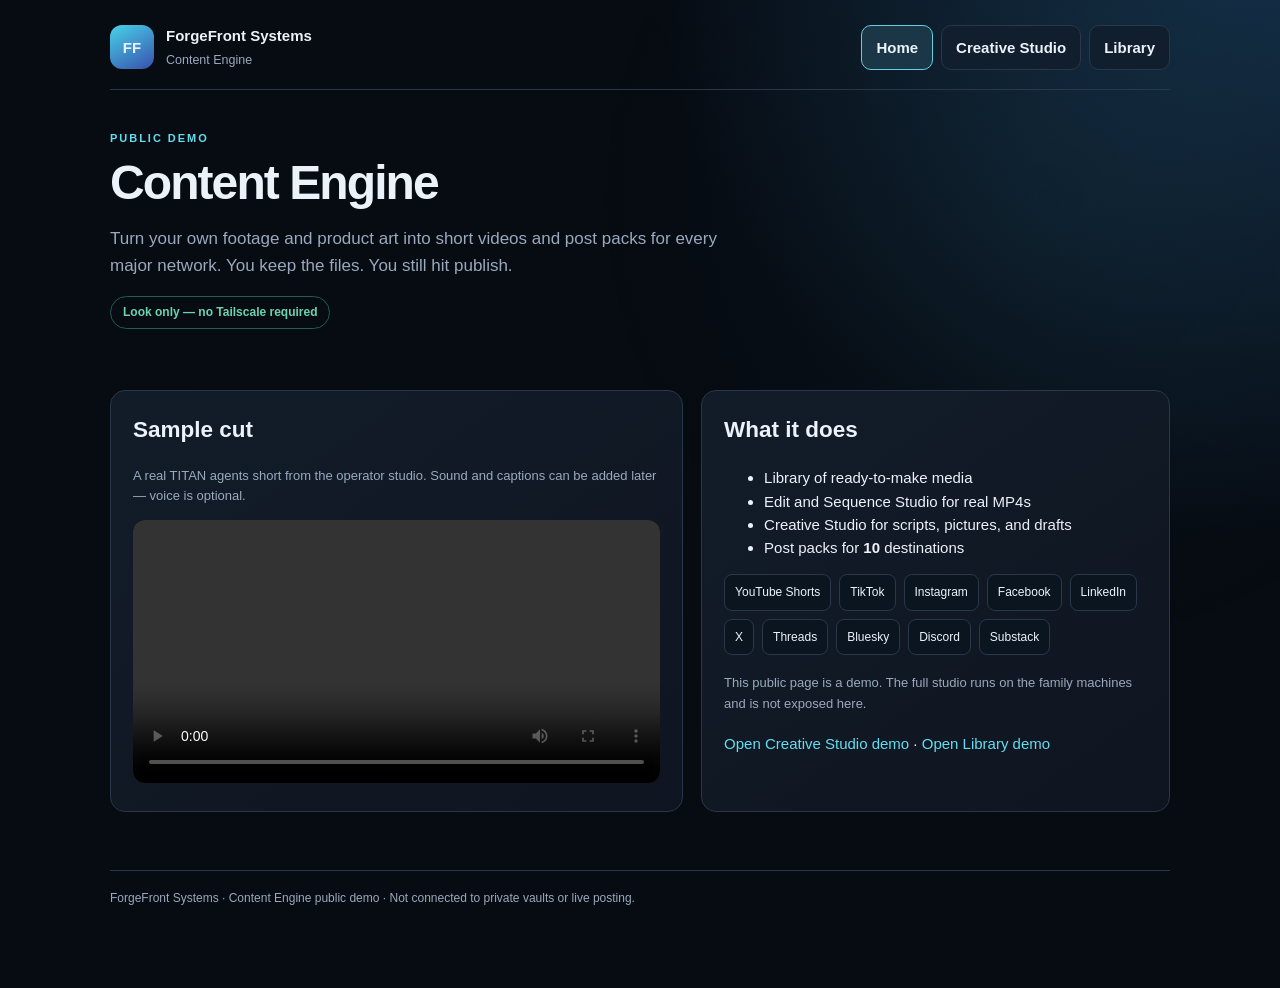
==== index.html @ 6dd027d5 "Publish Content Engine public demo for family viewing without Tailscale." ====
<!doctype html>
<html lang="en">
<head>
<meta charset="utf-8">
<meta name="viewport" content="width=device-width,initial-scale=1">
<title>ForgeFront Content Engine</title>
<link rel="stylesheet" href="css/rune-ambient.css">
<style>
:root{color-scheme:dark;--bg:#070b12;--surface:#121925;--line:#2a374a;--text:#ecf2fa;--muted:#99a9be;--cyan:#63def0;--green:#6dd3ad}
*{box-sizing:border-box}body{margin:0;background:radial-gradient(circle at 100% -10%,#153049 0%,transparent 38%),var(--bg);color:var(--text);font:15px/1.55 "Segoe UI",Arial,sans-serif}
a{color:var(--cyan);text-decoration:none}a:hover{text-decoration:underline}
.shell{max-width:1100px;margin:auto;padding:24px 20px 80px}
header{display:flex;justify-content:space-between;align-items:center;gap:12px;flex-wrap:wrap;padding-bottom:18px;border-bottom:1px solid var(--line)}
.brand{display:flex;align-items:center;gap:12px}
.logo{width:44px;height:44px;border-radius:12px;display:grid;place-items:center;font-weight:900;background:linear-gradient(150deg,#48d3e9,#3850ad)}
nav{display:flex;gap:8px;flex-wrap:wrap}
nav a{border:1px solid var(--line);border-radius:10px;padding:10px 14px;background:#101e2d;color:var(--text);font-weight:700}
nav a.active{border-color:#64cfdf;background:#1a3647}
.hero{padding:40px 0 28px}
.kicker{color:var(--cyan);font-size:11px;letter-spacing:.18em;font-weight:900;text-transform:uppercase}
h1{font-size:clamp(28px,5vw,48px);letter-spacing:-.04em;line-height:1.1;margin:10px 0}
.lede{color:var(--muted);max-width:40rem;font-size:17px}
.panel{background:linear-gradient(145deg,#121c29,#0f1520);border:1px solid var(--line);border-radius:15px;padding:22px;margin:18px 0}
.grid{display:grid;grid-template-columns:1.1fr .9fr;gap:18px}
@media(max-width:860px){.grid{grid-template-columns:1fr}}
video{width:100%;max-height:520px;background:#000;border-radius:12px;object-fit:contain}
.pill{display:inline-block;border:1px solid #245d4a;color:var(--green);border-radius:999px;padding:6px 12px;font-size:12px;font-weight:700}
.dest{display:flex;flex-wrap:wrap;gap:8px;margin-top:12px}
.dest span{border:1px solid var(--line);border-radius:8px;padding:8px 10px;font-size:12px;background:#0b1520}
.note{color:var(--muted);font-size:13px}
footer{margin-top:40px;border-top:1px solid var(--line);padding-top:18px;color:var(--muted);font-size:12px}
</style>
</head>
<body>
<main class="shell">
<header>
  <div class="brand"><div class="logo">FF</div><div><strong>ForgeFront Systems</strong><br><small style="color:var(--muted)">Content Engine</small></div></div>
  <nav>
    <a class="active" href="index.html">Home</a>
    <a href="create.html">Creative Studio</a>
    <a href="library.html">Library</a>
  </nav>
</header>

<section class="hero">
  <div class="kicker">Public demo</div>
  <h1>Content Engine</h1>
  <p class="lede">Turn your own footage and product art into short videos and post packs for every major network. You keep the files. You still hit publish.</p>
  <p><span class="pill">Look only — no Tailscale required</span></p>
</section>

<section class="grid">
  <div class="panel">
    <h2 style="margin-top:0">Sample cut</h2>
    <p class="note">A real TITAN agents short from the operator studio. Sound and captions can be added later — voice is optional.</p>
    <video controls playsinline poster="" src="assets/agents-cut.mp4"></video>
  </div>
  <div class="panel">
    <h2 style="margin-top:0">What it does</h2>
    <ul>
      <li>Library of ready-to-make media</li>
      <li>Edit and Sequence Studio for real MP4s</li>
      <li>Creative Studio for scripts, pictures, and drafts</li>
      <li>Post packs for <strong>10</strong> destinations</li>
    </ul>
    <div class="dest">
      <span>YouTube Shorts</span><span>TikTok</span><span>Instagram</span><span>Facebook</span>
      <span>LinkedIn</span><span>X</span><span>Threads</span><span>Bluesky</span>
      <span>Discord</span><span>Substack</span>
    </div>
    <p class="note" style="margin-top:18px">This public page is a demo. The full studio runs on the family machines and is not exposed here.</p>
    <p style="margin-top:18px"><a href="create.html">Open Creative Studio demo</a> · <a href="library.html">Open Library demo</a></p>
  </div>
</section>

<footer>
  ForgeFront Systems · Content Engine public demo · Not connected to private vaults or live posting.
</footer>
</main>
<script src="js/rune-ambient.js" defer></script>
</body>
</html>
---- css/rune-ambient.css ----
/* Ambient animated SVG runes modeled on the actual ODIN LINEFORGE CSS on Ichabod. */
.ff-ambient-runes{position:fixed;inset:0;z-index:0;overflow:hidden;pointer-events:none;user-select:none;contain:strict;background:radial-gradient(circle at 82% 22%,rgba(38,124,145,.08),transparent 36%)}
body>.shell,body>main,body>header{position:relative;z-index:1}
.ff-ambient-rune{--rune:#56b7cf;position:absolute;width:clamp(58px,7vw,112px);height:auto;color:var(--rune);fill:none;stroke:currentColor;stroke-linecap:round;stroke-linejoin:round;will-change:transform;animation:ff-rune-drift var(--time,29s) cubic-bezier(.4,0,.2,1) infinite;animation-delay:var(--delay,-5s)}
.ff-rune-shape{stroke-width:1.3;opacity:0;animation:ff-rune-awaken var(--time,29s) cubic-bezier(.4,0,.2,1) infinite;animation-delay:var(--delay,-5s)}
.ff-rune-spark{stroke:#e9fdff;stroke-width:2.2;stroke-dasharray:1.2 98.8;stroke-dashoffset:100;opacity:0;animation:ff-rune-fuse var(--time,29s) linear infinite;animation-delay:var(--delay,-5s)}
.ff-ambient-rune:nth-child(1){left:4%;top:12%;--time:29s;--delay:-12s;--drift:31px}
.ff-ambient-rune:nth-child(2){left:20%;top:76%;--time:34s;--delay:-24s;--drift:-26px;--rune:#d3a76b}
.ff-ambient-rune:nth-child(3){left:34%;top:19%;--time:27s;--delay:-17s;--drift:38px}
.ff-ambient-rune:nth-child(4){left:55%;top:61%;--time:35s;--delay:-8s;--drift:-42px}
.ff-ambient-rune:nth-child(5){left:72%;top:12%;--time:39s;--delay:-28s;--drift:34px;--rune:#e0b882}
.ff-ambient-rune:nth-child(6){left:89%;top:74%;--time:32s;--delay:-14s;--drift:-35px}
.ff-ambient-rune:nth-child(7){left:9%;top:44%;--time:44s;--delay:-34s;--drift:25px}
.ff-ambient-rune:nth-child(8){left:45%;top:84%;--time:33s;--delay:-4s;--drift:-24px}
.ff-ambient-rune:nth-child(9){left:82%;top:37%;--time:38s;--delay:-23s;--drift:29px}
.ff-ambient-rune:nth-child(10){left:63%;top:35%;--time:41s;--delay:-32s;--drift:-23px;--rune:#bd9366}
@keyframes ff-rune-drift{0%{transform:translate3d(0,20px,0) rotate(-6deg) scale(.8)}70%{transform:translate3d(var(--drift),-12px,0) rotate(4deg) scale(.98)}100%{transform:translate3d(var(--drift),-34px,0) rotate(8deg) scale(1.06)}}
@keyframes ff-rune-awaken{0%,14%{opacity:0;filter:none}62%{opacity:.03}74%{opacity:.1}80%{opacity:.53;filter:drop-shadow(0 0 9px currentColor) drop-shadow(0 0 22px currentColor)}86%{opacity:.09;filter:drop-shadow(0 0 3px currentColor)}94%,100%{opacity:0;filter:none}}
@keyframes ff-rune-fuse{0%,64%{opacity:0;stroke-dashoffset:100;filter:none}70%{opacity:1;filter:drop-shadow(0 0 8px currentColor)}84%{opacity:.8;stroke-dashoffset:0;filter:drop-shadow(0 0 10px currentColor)}90%,100%{opacity:0;stroke-dashoffset:-10;filter:none}}
@media(max-width:700px){.ff-ambient-rune{width:65px}.ff-ambient-rune:nth-child(n+7){display:none}}
@media(prefers-reduced-motion:reduce){.ff-ambient-rune,.ff-rune-shape,.ff-rune-spark{animation:none!important}.ff-rune-shape{opacity:.035;filter:none}.ff-rune-spark{display:none}.ff-ambient-rune:nth-child(even){display:none}}
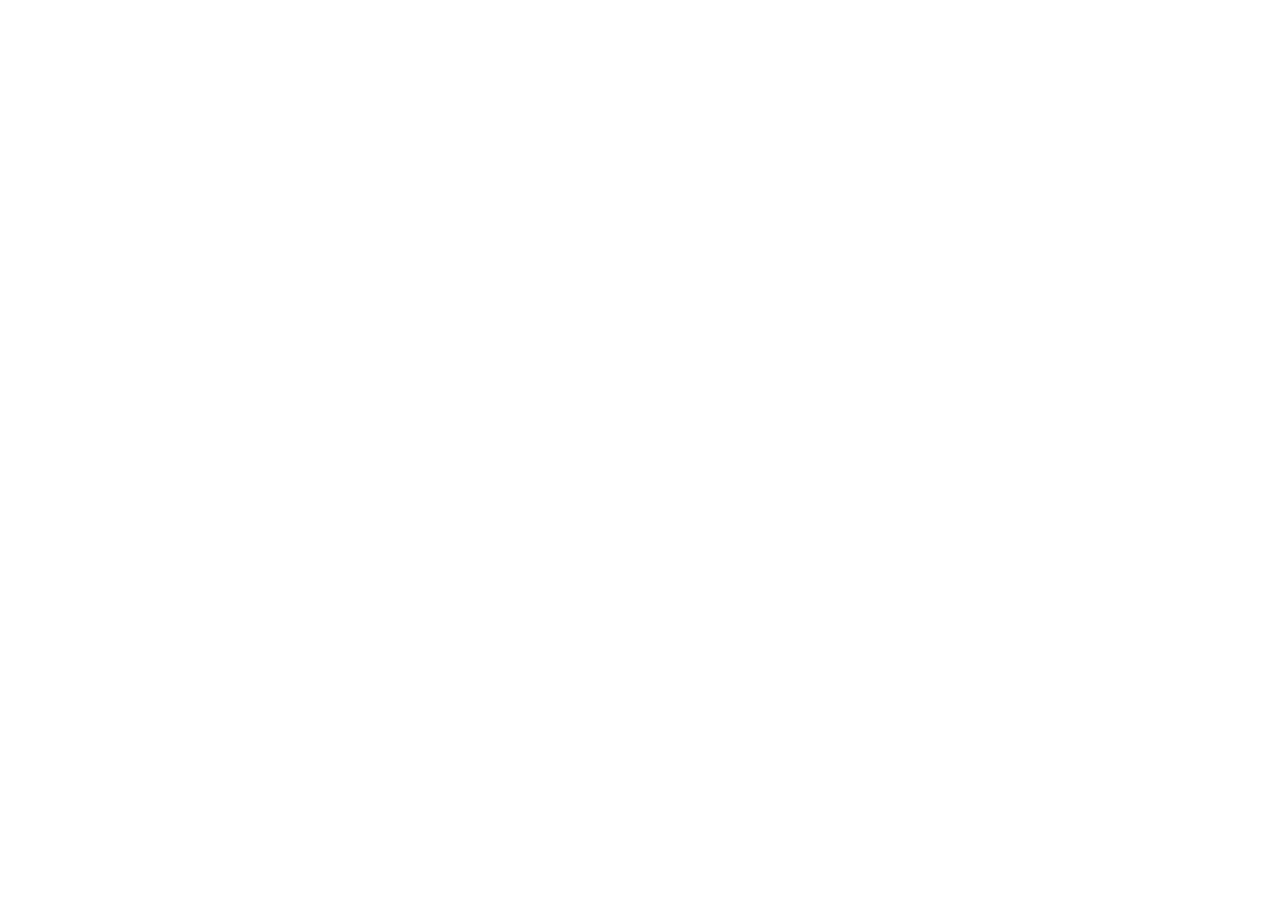
==== commit a3103a7d: "Point public entry at full Content Engine tunnel (not lookbook demo)." ====
--- a/index.html
+++ b/index.html
@@ -4,79 +4,15 @@
 <meta charset="utf-8">
 <meta name="viewport" content="width=device-width,initial-scale=1">
 <title>ForgeFront Content Engine</title>
-<link rel="stylesheet" href="css/rune-ambient.css">
-<style>
-:root{color-scheme:dark;--bg:#070b12;--surface:#121925;--line:#2a374a;--text:#ecf2fa;--muted:#99a9be;--cyan:#63def0;--green:#6dd3ad}
-*{box-sizing:border-box}body{margin:0;background:radial-gradient(circle at 100% -10%,#153049 0%,transparent 38%),var(--bg);color:var(--text);font:15px/1.55 "Segoe UI",Arial,sans-serif}
-a{color:var(--cyan);text-decoration:none}a:hover{text-decoration:underline}
-.shell{max-width:1100px;margin:auto;padding:24px 20px 80px}
-header{display:flex;justify-content:space-between;align-items:center;gap:12px;flex-wrap:wrap;padding-bottom:18px;border-bottom:1px solid var(--line)}
-.brand{display:flex;align-items:center;gap:12px}
-.logo{width:44px;height:44px;border-radius:12px;display:grid;place-items:center;font-weight:900;background:linear-gradient(150deg,#48d3e9,#3850ad)}
-nav{display:flex;gap:8px;flex-wrap:wrap}
-nav a{border:1px solid var(--line);border-radius:10px;padding:10px 14px;background:#101e2d;color:var(--text);font-weight:700}
-nav a.active{border-color:#64cfdf;background:#1a3647}
-.hero{padding:40px 0 28px}
-.kicker{color:var(--cyan);font-size:11px;letter-spacing:.18em;font-weight:900;text-transform:uppercase}
-h1{font-size:clamp(28px,5vw,48px);letter-spacing:-.04em;line-height:1.1;margin:10px 0}
-.lede{color:var(--muted);max-width:40rem;font-size:17px}
-.panel{background:linear-gradient(145deg,#121c29,#0f1520);border:1px solid var(--line);border-radius:15px;padding:22px;margin:18px 0}
-.grid{display:grid;grid-template-columns:1.1fr .9fr;gap:18px}
-@media(max-width:860px){.grid{grid-template-columns:1fr}}
-video{width:100%;max-height:520px;background:#000;border-radius:12px;object-fit:contain}
-.pill{display:inline-block;border:1px solid #245d4a;color:var(--green);border-radius:999px;padding:6px 12px;font-size:12px;font-weight:700}
-.dest{display:flex;flex-wrap:wrap;gap:8px;margin-top:12px}
-.dest span{border:1px solid var(--line);border-radius:8px;padding:8px 10px;font-size:12px;background:#0b1520}
-.note{color:var(--muted);font-size:13px}
-footer{margin-top:40px;border-top:1px solid var(--line);padding-top:18px;color:var(--muted);font-size:12px}
-</style>
+<meta http-equiv="refresh" content="0;url=https://advocacy-folks-ladies-applicant.trycloudflare.com/">
+<script>
+location.replace("https://advocacy-folks-ladies-applicant.trycloudflare.com/");
+</script>
 </head>
-<body>
-<main class="shell">
-<header>
-  <div class="brand"><div class="logo">FF</div><div><strong>ForgeFront Systems</strong><br><small style="color:var(--muted)">Content Engine</small></div></div>
-  <nav>
-    <a class="active" href="index.html">Home</a>
-    <a href="create.html">Creative Studio</a>
-    <a href="library.html">Library</a>
-  </nav>
-</header>
-
-<section class="hero">
-  <div class="kicker">Public demo</div>
-  <h1>Content Engine</h1>
-  <p class="lede">Turn your own footage and product art into short videos and post packs for every major network. You keep the files. You still hit publish.</p>
-  <p><span class="pill">Look only — no Tailscale required</span></p>
-</section>
-
-<section class="grid">
-  <div class="panel">
-    <h2 style="margin-top:0">Sample cut</h2>
-    <p class="note">A real TITAN agents short from the operator studio. Sound and captions can be added later — voice is optional.</p>
-    <video controls playsinline poster="" src="assets/agents-cut.mp4"></video>
-  </div>
-  <div class="panel">
-    <h2 style="margin-top:0">What it does</h2>
-    <ul>
-      <li>Library of ready-to-make media</li>
-      <li>Edit and Sequence Studio for real MP4s</li>
-      <li>Creative Studio for scripts, pictures, and drafts</li>
-      <li>Post packs for <strong>10</strong> destinations</li>
-    </ul>
-    <div class="dest">
-      <span>YouTube Shorts</span><span>TikTok</span><span>Instagram</span><span>Facebook</span>
-      <span>LinkedIn</span><span>X</span><span>Threads</span><span>Bluesky</span>
-      <span>Discord</span><span>Substack</span>
-    </div>
-    <p class="note" style="margin-top:18px">This public page is a demo. The full studio runs on the family machines and is not exposed here.</p>
-    <p style="margin-top:18px"><a href="create.html">Open Creative Studio demo</a> · <a href="library.html">Open Library demo</a></p>
-  </div>
-</section>
-
-<footer>
-  ForgeFront Systems · Content Engine public demo · Not connected to private vaults or live posting.
-</footer>
-</main>
-<script src="js/rune-ambient.js" defer></script>
+<body style="background:#070b12;color:#ecf2fa;font-family:Segoe UI,Arial,sans-serif;padding:40px">
+  <h1>Opening the full Content Engine…</h1>
+  <p>If you are not redirected, open:</p>
+  <p><a style="color:#63def0" href="https://advocacy-folks-ladies-applicant.trycloudflare.com/">https://advocacy-folks-ladies-applicant.trycloudflare.com/</a></p>
+  <p style="color:#99a9be;font-size:13px">This is the live studio through a public tunnel — not a stripped demo.</p>
 </body>
 </html>
